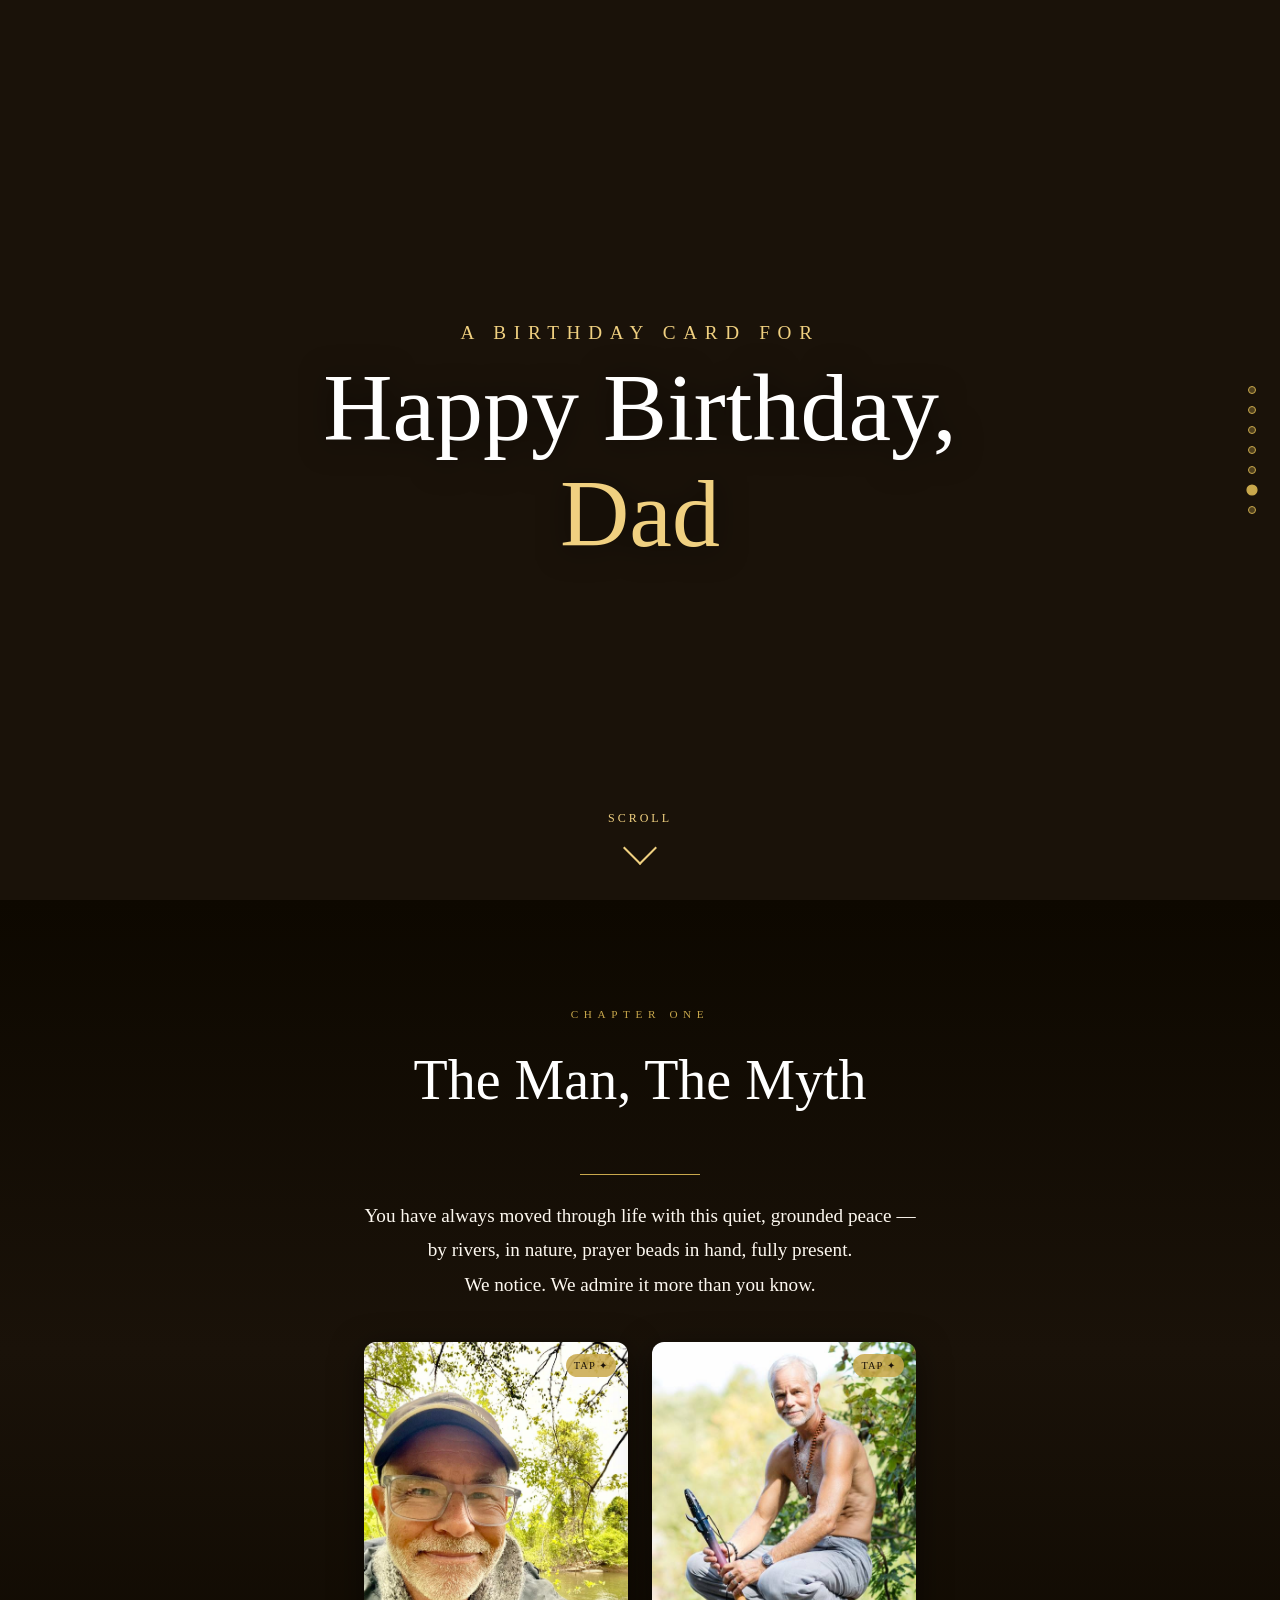
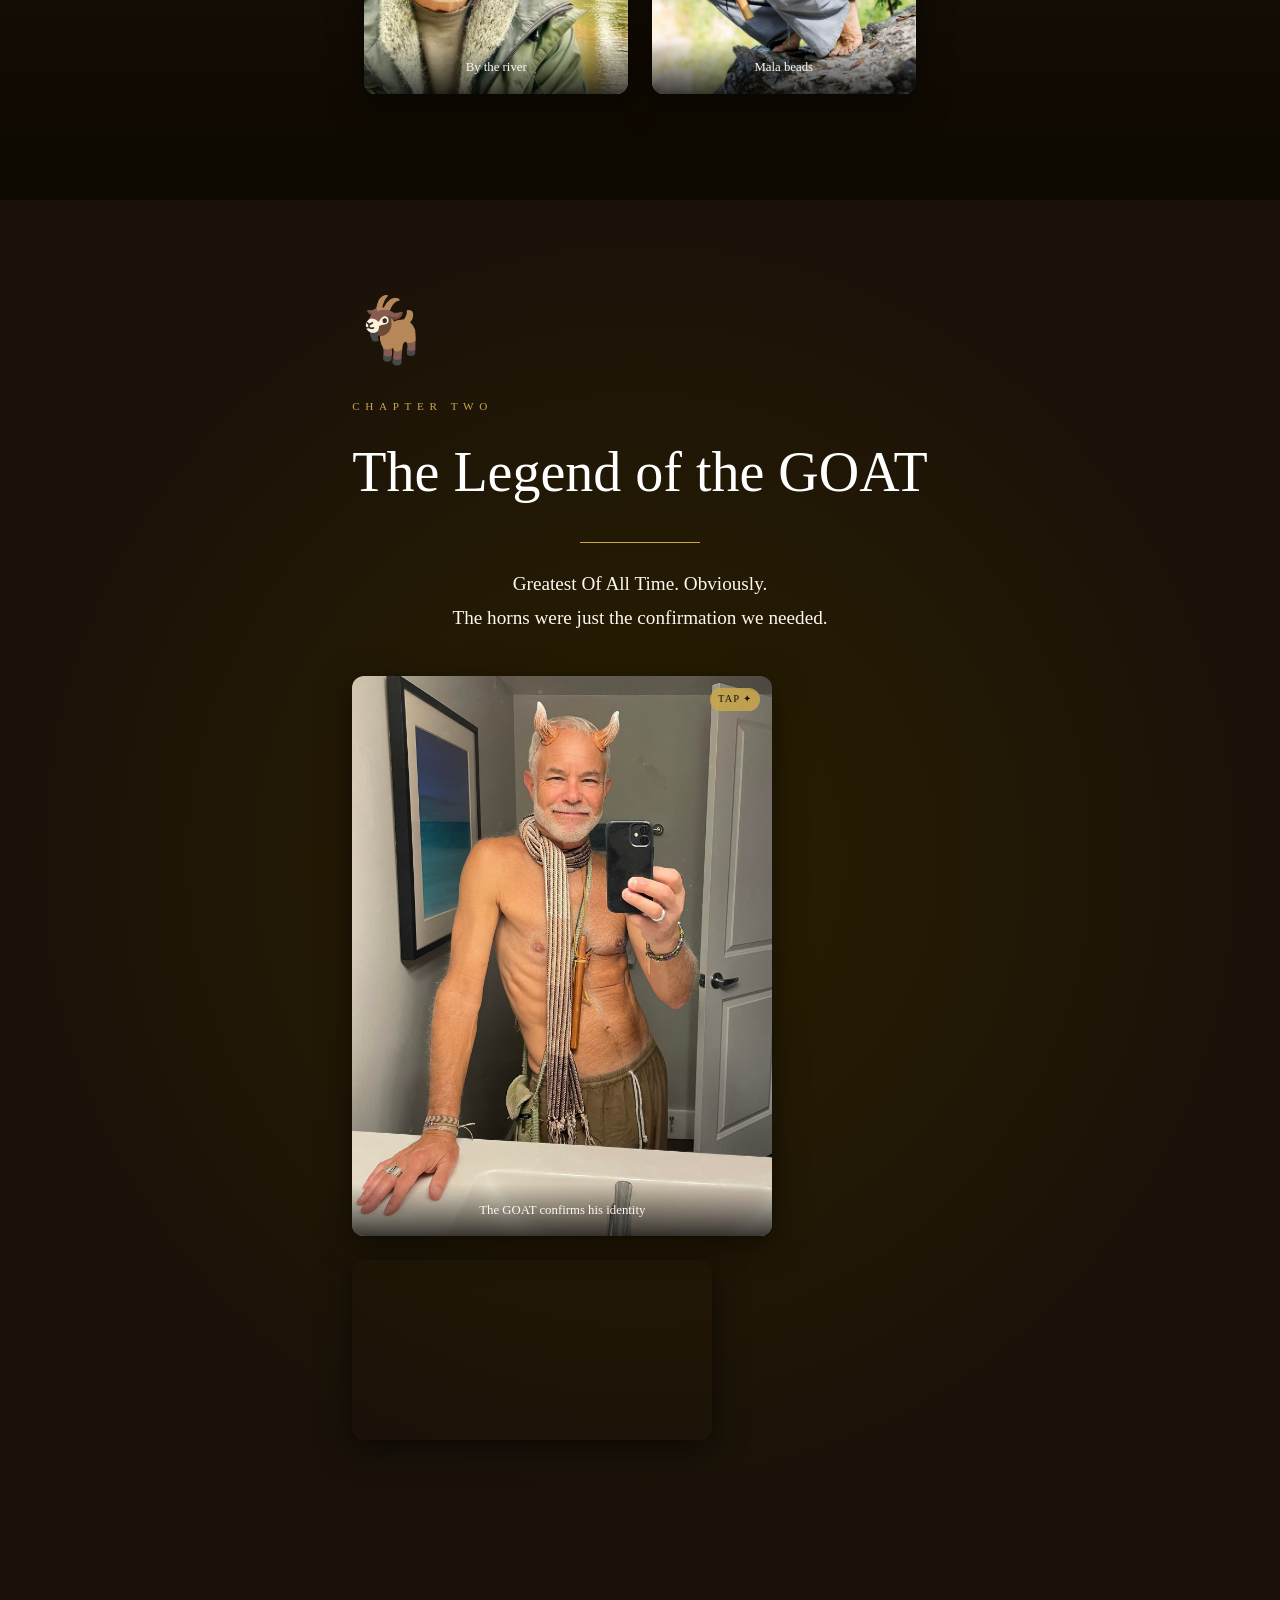
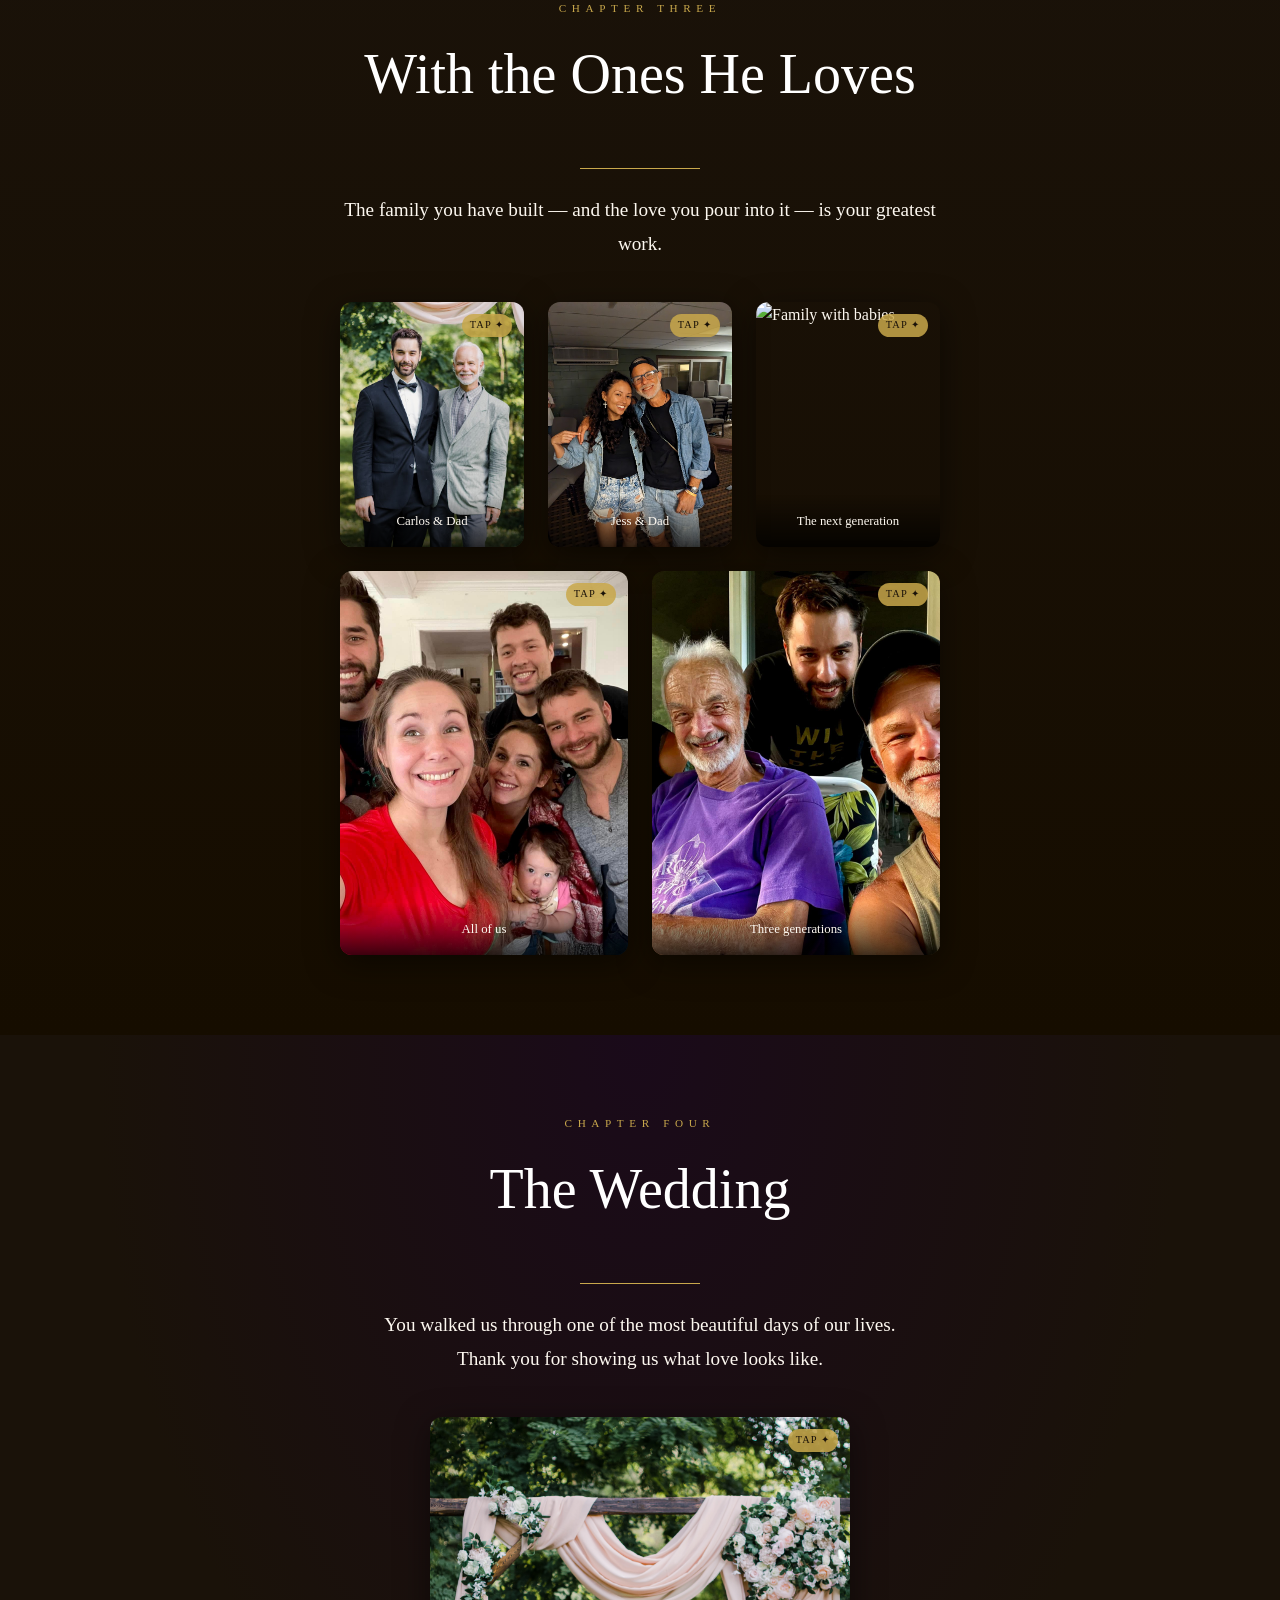
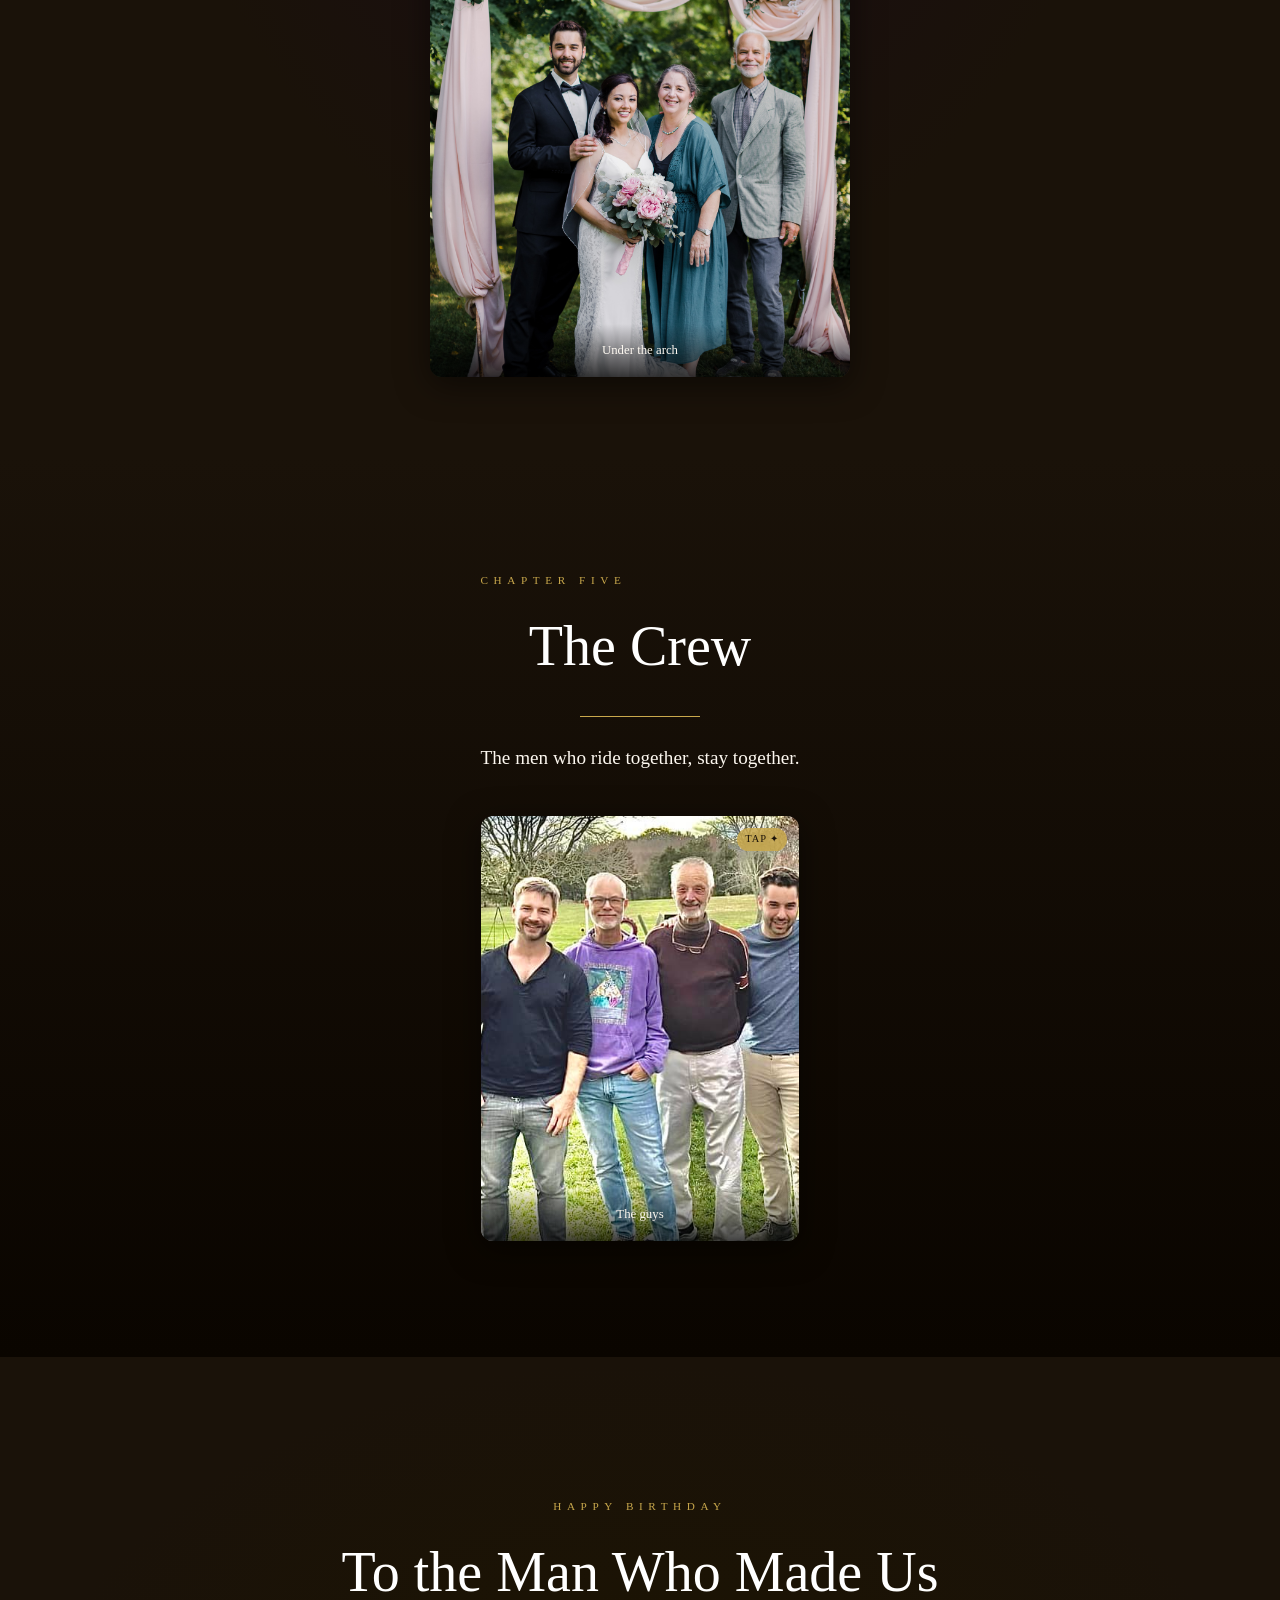
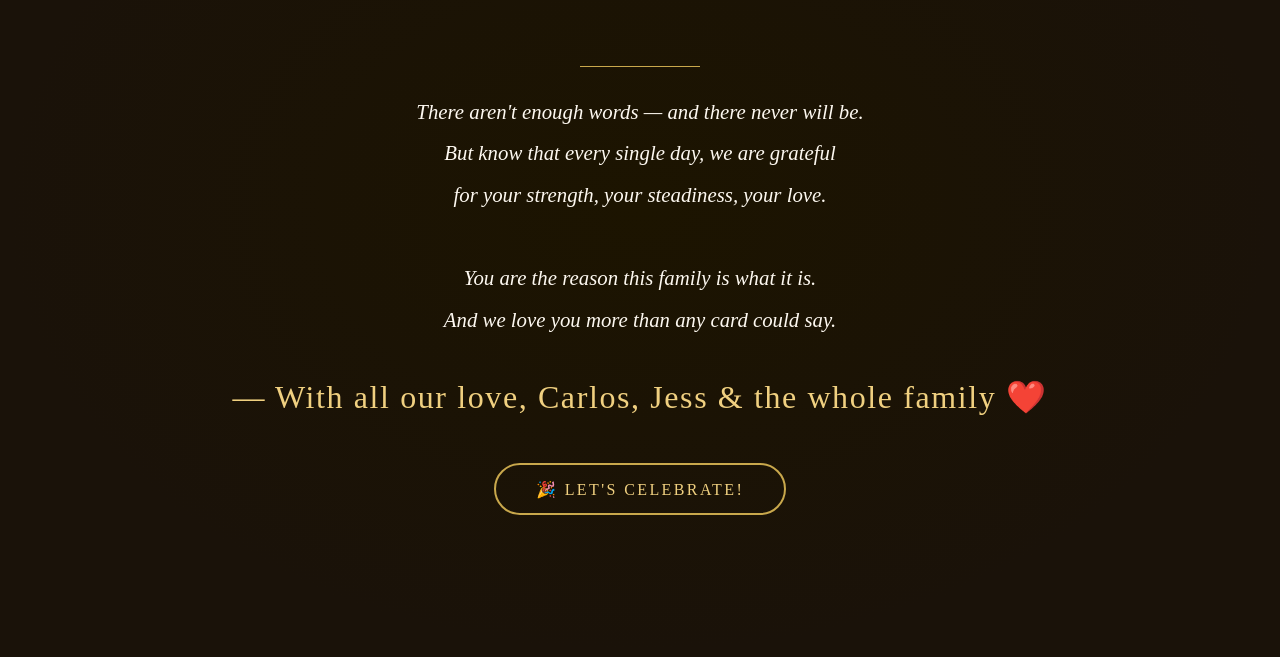
==== index.html @ 26299f4e "Add birthday card — HTML card + Sora video clips Full interactive birthday card for Dad: - index.htm" ====
<!DOCTYPE html>
<html lang="en">
<head>
  <meta charset="UTF-8" />
  <meta name="viewport" content="width=device-width, initial-scale=1.0" />
  <meta name="description" content="Happy Birthday, Dad! A birthday card made with love." />
  <title>Happy Birthday, Dad 🎂</title>
  <link rel="stylesheet" href="style.css" />
</head>
<body>

<!-- ── Progress bar ──────────────────────────────────────── -->
<div id="progress-bar"></div>

<!-- ── Confetti canvas ───────────────────────────────────── -->
<canvas id="confetti-canvas"></canvas>

<!-- ── Nav dots ──────────────────────────────────────────── -->
<nav id="nav-dots" aria-label="Section navigation">
  <button class="nav-dot active"  aria-label="Hero"></button>
  <button class="nav-dot"         aria-label="The Man, The Myth"></button>
  <button class="nav-dot"         aria-label="The Legend of the Goat"></button>
  <button class="nav-dot"         aria-label="With the Ones He Loves"></button>
  <button class="nav-dot"         aria-label="The Wedding"></button>
  <button class="nav-dot"         aria-label="The Crew"></button>
  <button class="nav-dot"         aria-label="Birthday Message"></button>
</nav>

<!-- ════════════════════════════════════════════════════════
     1. HERO
     ════════════════════════════════════════════════════════ -->
<section id="hero">
  <!-- Sora video (river / nature) — autoplays muted -->
  <video
    id="hero-video"
    autoplay muted loop playsinline
    preload="auto"
    aria-hidden="true"
  >
    <source src="videos/river.mp4" type="video/mp4" />
  </video>

  <!-- Fallback photo if video isn't ready yet -->
  <img
    id="hero-fallback"
    src="Photos/Dad-1.jpg"
    alt="Dad by the river"
    aria-hidden="true"
  />

  <div class="hero-overlay">
    <p class="hero-subtitle">A Birthday Card for</p>
    <h1 class="hero-title">Happy Birthday,<span>Dad</span></h1>
  </div>

  <div class="hero-scroll-hint" role="button" tabindex="0" aria-label="Scroll down">
    <span>Scroll</span>
    <div class="scroll-arrow"></div>
  </div>
</section>


<!-- ════════════════════════════════════════════════════════
     2. THE MAN, THE MYTH
     ════════════════════════════════════════════════════════ -->
<section id="myth" class="chapter video-chapter">
  <!-- Sora nature video as ambient background -->
  <video
    autoplay muted loop playsinline
    preload="auto"
    aria-hidden="true"
  >
    <source src="videos/nature.mp4" type="video/mp4" />
  </video>
  <img class="video-fallback" src="Photos/Dad-2.jpg" alt="" aria-hidden="true" style="display:none" />

  <div class="chapter-content">
    <p class="chapter-label">Chapter One</p>
    <h2 class="chapter-title">The Man, The Myth</h2>
    <div class="gold-line"></div>
    <p class="chapter-text">
      You have always moved through life with this quiet, grounded peace —<br />
      by rivers, in nature, prayer beads in hand, fully present.<br />
      We notice. We admire it more than you know.
    </p>

    <div class="card-grid cols-2" style="max-width:560px">

      <div class="flip-card" role="button" tabindex="0" aria-label="Photo of Dad by the river. Click to read message.">
        <div class="flip-card-inner">
          <div class="flip-card-front">
            <img src="Photos/Dad-1.jpg" alt="Dad by the river" />
            <p class="photo-caption">By the river</p>
            <span class="flip-hint">Tap ✦</span>
          </div>
          <div class="flip-card-back">
            <p>"Still waters run deep. You've always known how to find yours."</p>
          </div>
        </div>
      </div>

      <div class="flip-card" role="button" tabindex="0" aria-label="Dad with mala beads. Click to read message.">
        <div class="flip-card-inner">
          <div class="flip-card-front">
            <img src="Photos/Dad-2.jpg" alt="Dad with mala beads" />
            <p class="photo-caption">Mala beads</p>
            <span class="flip-hint">Tap ✦</span>
          </div>
          <div class="flip-card-back">
            <p>"Your faith and intentionality are a compass for everyone who knows you."</p>
          </div>
        </div>
      </div>

    </div>
  </div>
</section>


<!-- ════════════════════════════════════════════════════════
     3. THE LEGEND OF THE GOAT
     ════════════════════════════════════════════════════════ -->
<section id="goat" class="chapter">
  <div class="chapter-content">
    <div class="goat-emoji" aria-hidden="true">🐐</div>
    <p class="chapter-label">Chapter Two</p>
    <h2 class="chapter-title">The Legend of the GOAT</h2>
    <div class="gold-line"></div>
    <p class="chapter-text">
      Greatest Of All Time. Obviously.<br />
      The horns were just the confirmation we needed.
    </p>

    <div class="card-grid cols-1">
      <div class="flip-card" role="button" tabindex="0" aria-label="Goat horns selfie. Click to read message.">
        <div class="flip-card-inner">
          <div class="flip-card-front">
            <img src="Photos/Goat-Dad.jpg" alt="Dad with goat horns" />
            <p class="photo-caption">The GOAT confirms his identity</p>
            <span class="flip-hint">Tap ✦</span>
          </div>
          <div class="flip-card-back">
            <p>
              "Some men wear their legacy in gold.<br />
              You wear it in goat horns — and honestly, it suits you.<br /><br />
              G.O.A.T. status: confirmed. 🐐"
            </p>
          </div>
        </div>
      </div>
    </div>

    <!-- Sora goat video (plays below the card) -->
    <div style="width:100%;max-width:360px;margin-top:1.5rem;border-radius:12px;overflow:hidden;box-shadow:0 8px 32px rgba(0,0,0,0.6)">
      <video
        autoplay muted loop playsinline
        preload="auto"
        style="width:100%;display:block;"
        aria-hidden="true"
      >
        <source src="videos/goat.mp4" type="video/mp4" />
      </video>
    </div>
  </div>
</section>


<!-- ════════════════════════════════════════════════════════
     4. WITH THE ONES HE LOVES
     ════════════════════════════════════════════════════════ -->
<section id="family" class="chapter video-chapter">
  <video
    autoplay muted loop playsinline
    preload="auto"
    aria-hidden="true"
  >
    <source src="videos/family.mp4" type="video/mp4" />
  </video>
  <img class="video-fallback" src="Photos/Family.jpg" alt="" aria-hidden="true" style="display:none" />

  <div class="chapter-content">
    <p class="chapter-label">Chapter Three</p>
    <h2 class="chapter-title">With the Ones He Loves</h2>
    <div class="gold-line"></div>
    <p class="chapter-text">
      The family you have built — and the love you pour into it — is your greatest work.
    </p>

    <div class="card-grid cols-3">

      <div class="flip-card" role="button" tabindex="0" aria-label="Carlos and Dad. Click to read message.">
        <div class="flip-card-inner">
          <div class="flip-card-front">
            <img src="Photos/Carlos-Dad.jpg" alt="Carlos and Dad" />
            <p class="photo-caption">Carlos &amp; Dad</p>
            <span class="flip-hint">Tap ✦</span>
          </div>
          <div class="flip-card-back">
            <p>"You taught me how to be a man worth becoming. I love you, Dad."</p>
          </div>
        </div>
      </div>

      <div class="flip-card" role="button" tabindex="0" aria-label="Jess and Dad. Click to read message.">
        <div class="flip-card-inner">
          <div class="flip-card-front">
            <img src="Photos/Jess-Dad.jpg" alt="Jess and Dad" />
            <p class="photo-caption">Jess &amp; Dad</p>
            <span class="flip-hint">Tap ✦</span>
          </div>
          <div class="flip-card-back">
            <p>"Your daughter has your heart and your fire. You should be so proud — because we all are."</p>
          </div>
        </div>
      </div>

      <div class="flip-card" role="button" tabindex="0" aria-label="Jess, Carlos, babies and Dad. Click to read message.">
        <div class="flip-card-inner">
          <div class="flip-card-front">
            <img src="Photos/Jess-Carlos-Dad-Babies.jpg" alt="Family with babies" />
            <p class="photo-caption">The next generation</p>
            <span class="flip-hint">Tap ✦</span>
          </div>
          <div class="flip-card-back">
            <p>"They already look up to you. The legend continues."</p>
          </div>
        </div>
      </div>

    </div>

    <div class="card-grid cols-2" style="margin-top:1.5rem">

      <div class="flip-card" role="button" tabindex="0" aria-label="Family group selfie. Click to read message.">
        <div class="flip-card-inner">
          <div class="flip-card-front">
            <img src="Photos/Family.jpg" alt="Family group selfie" />
            <p class="photo-caption">All of us</p>
            <span class="flip-hint">Tap ✦</span>
          </div>
          <div class="flip-card-back">
            <p>"This is what you built. Every single smile in this photo traces back to you."</p>
          </div>
        </div>
      </div>

      <div class="flip-card" role="button" tabindex="0" aria-label="Carlos, Jess, Gramp and Dad. Click to read message.">
        <div class="flip-card-inner">
          <div class="flip-card-front">
            <img src="Photos/Carlos-Jess-Gramp-Dad.jpg" alt="Carlos, Jess, Gramp, and Dad" />
            <p class="photo-caption">Three generations</p>
            <span class="flip-hint">Tap ✦</span>
          </div>
          <div class="flip-card-back">
            <p>"To stand between the generation that raised you and the ones you're raising — that's everything."</p>
          </div>
        </div>
      </div>

    </div>
  </div>
</section>


<!-- ════════════════════════════════════════════════════════
     5. THE WEDDING
     ════════════════════════════════════════════════════════ -->
<section id="wedding" class="chapter video-chapter">
  <video
    autoplay muted loop playsinline
    preload="auto"
    aria-hidden="true"
  >
    <source src="videos/wedding.mp4" type="video/mp4" />
  </video>
  <img class="video-fallback" src="Photos/Carlos-Jess-Mom-Dad.jpg" alt="" aria-hidden="true" style="display:none" />

  <div class="chapter-content">
    <p class="chapter-label">Chapter Four</p>
    <h2 class="chapter-title">The Wedding</h2>
    <div class="gold-line"></div>
    <p class="chapter-text">
      You walked us through one of the most beautiful days of our lives.<br />
      Thank you for showing us what love looks like.
    </p>

    <div class="card-grid cols-1">
      <div class="flip-card" role="button" tabindex="0" aria-label="Wedding arch photo. Click to read message.">
        <div class="flip-card-inner">
          <div class="flip-card-front">
            <img src="Photos/Carlos-Jess-Mom-Dad.jpg" alt="Carlos, Jess, Mom, and Dad at the wedding" />
            <p class="photo-caption">Under the arch</p>
            <span class="flip-hint">Tap ✦</span>
          </div>
          <div class="flip-card-back">
            <p>
              "The way you showed up that day — full of love, full of joy —<br />
              we will hold that forever.<br /><br />
              Thank you for everything you are to us."
            </p>
          </div>
        </div>
      </div>
    </div>
  </div>
</section>


<!-- ════════════════════════════════════════════════════════
     6. THE CREW
     ════════════════════════════════════════════════════════ -->
<section id="crew" class="chapter">
  <div class="chapter-content">
    <p class="chapter-label">Chapter Five</p>
    <h2 class="chapter-title">The Crew</h2>
    <div class="gold-line"></div>
    <p class="chapter-text">
      The men who ride together, stay together.
    </p>

    <div class="card-grid cols-1">
      <div class="flip-card" role="button" tabindex="0" aria-label="The men group photo. Click to read message.">
        <div class="flip-card-inner">
          <div class="flip-card-front">
            <img src="Photos/Men-1.jpg" alt="Group photo of the men" />
            <p class="photo-caption">The guys</p>
            <span class="flip-hint">Tap ✦</span>
          </div>
          <div class="flip-card-back">
            <p>"You've always been the anchor of every room — calm, strong, and genuinely good. The crew knows it."</p>
          </div>
        </div>
      </div>
    </div>
  </div>
</section>


<!-- ════════════════════════════════════════════════════════
     7. FINAL MESSAGE
     ════════════════════════════════════════════════════════ -->
<section id="finale" class="chapter">
  <div class="chapter-content" style="display:flex;flex-direction:column;align-items:center">
    <p class="chapter-label">Happy Birthday</p>
    <h2 class="chapter-title">To the Man Who Made Us</h2>
    <div class="gold-line"></div>

    <p class="finale-message">
      There aren't enough words — and there never will be.<br />
      But know that every single day, we are grateful<br />
      for your strength, your steadiness, your love.<br /><br />
      You are the reason this family is what it is.<br />
      And we love you more than any card could say.
    </p>

    <p class="signature">
      — With all our love, Carlos, Jess &amp; the whole family ❤️
    </p>

    <button id="confetti-btn" class="confetti-btn" aria-label="Celebrate!">
      🎉 Let's Celebrate!
    </button>
  </div>
</section>


<script src="script.js"></script>
</body>
</html>
---- style.css ----
/* ============================================================
   Birthday Card — style.css
   ============================================================ */

*, *::before, *::after {
  box-sizing: border-box;
  margin: 0;
  padding: 0;
}

:root {
  --gold: #c9a84c;
  --gold-light: #f0d080;
  --cream: #fdf8f0;
  --deep: #1a1209;
  --warm: #3d2a0a;
  --text: #2a1f0a;
  --section-gap: 100vh;
  font-size: 16px;
}

html {
  scroll-behavior: smooth;
  scroll-snap-type: y mandatory;
}

body {
  background: var(--deep);
  color: var(--cream);
  font-family: 'Georgia', 'Times New Roman', serif;
  overflow-x: hidden;
  line-height: 1.6;
}

/* ── Scrollbar ── */
::-webkit-scrollbar { width: 6px; }
::-webkit-scrollbar-track { background: var(--deep); }
::-webkit-scrollbar-thumb { background: var(--gold); border-radius: 3px; }

/* ============================================================
   HERO SECTION
   ============================================================ */
#hero {
  position: relative;
  height: 100vh;
  display: flex;
  align-items: center;
  justify-content: center;
  scroll-snap-align: start;
  overflow: hidden;
}

#hero-video {
  position: absolute;
  inset: 0;
  width: 100%;
  height: 100%;
  object-fit: cover;
  opacity: 0.55;
}

#hero-fallback {
  position: absolute;
  inset: 0;
  width: 100%;
  height: 100%;
  object-fit: cover;
  opacity: 0.55;
  display: none;
}

.hero-overlay {
  position: relative;
  z-index: 2;
  text-align: center;
  padding: 2rem;
}

.hero-subtitle {
  font-size: clamp(0.9rem, 2.5vw, 1.2rem);
  letter-spacing: 0.4em;
  text-transform: uppercase;
  color: var(--gold-light);
  opacity: 0;
  animation: fadeUp 1s ease 0.5s forwards;
}

.hero-title {
  font-size: clamp(2.5rem, 10vw, 6rem);
  font-weight: 400;
  color: #fff;
  line-height: 1.1;
  margin: 0.4rem 0 1rem;
  opacity: 0;
  animation: fadeUp 1s ease 1s forwards;
  text-shadow: 0 2px 30px rgba(0,0,0,0.6);
}

.hero-title span {
  color: var(--gold-light);
  display: block;
}

.hero-scroll-hint {
  position: absolute;
  bottom: 2.5rem;
  left: 50%;
  transform: translateX(-50%);
  z-index: 2;
  display: flex;
  flex-direction: column;
  align-items: center;
  gap: 0.5rem;
  opacity: 0;
  animation: fadeIn 1s ease 2.5s forwards;
  cursor: pointer;
}

.hero-scroll-hint span {
  font-size: 0.75rem;
  letter-spacing: 0.25em;
  text-transform: uppercase;
  color: var(--gold-light);
}

.scroll-arrow {
  width: 24px;
  height: 24px;
  border-right: 2px solid var(--gold-light);
  border-bottom: 2px solid var(--gold-light);
  transform: rotate(45deg);
  animation: bounce 1.5s ease infinite;
}

/* ============================================================
   CHAPTERS (general section styles)
   ============================================================ */
.chapter {
  min-height: 100vh;
  scroll-snap-align: start;
  display: flex;
  flex-direction: column;
  align-items: center;
  justify-content: center;
  padding: 5rem 2rem;
  position: relative;
  overflow: hidden;
}

.chapter-label {
  font-size: 0.7rem;
  letter-spacing: 0.5em;
  text-transform: uppercase;
  color: var(--gold);
  margin-bottom: 0.75rem;
  opacity: 0;
  transition: opacity 0.8s ease, transform 0.8s ease;
  transform: translateY(20px);
}

.chapter-title {
  font-size: clamp(1.8rem, 6vw, 3.5rem);
  font-weight: 400;
  color: #fff;
  text-align: center;
  margin-bottom: 1.5rem;
  opacity: 0;
  transition: opacity 0.8s ease 0.15s, transform 0.8s ease 0.15s;
  transform: translateY(20px);
}

.chapter-text {
  font-size: clamp(1rem, 2.5vw, 1.2rem);
  color: var(--cream);
  text-align: center;
  max-width: 600px;
  line-height: 1.8;
  opacity: 0;
  transition: opacity 0.8s ease 0.3s, transform 0.8s ease 0.3s;
  transform: translateY(20px);
}

.chapter.visible .chapter-label,
.chapter.visible .chapter-title,
.chapter.visible .chapter-text {
  opacity: 1;
  transform: translateY(0);
}

/* Dividers */
.gold-line {
  width: 60px;
  height: 1px;
  background: var(--gold);
  margin: 1.5rem auto;
  opacity: 0;
  transition: opacity 0.8s ease 0.45s, width 0.8s ease 0.45s;
}
.chapter.visible .gold-line { opacity: 1; width: 120px; }

/* ============================================================
   PHOTO FLIP CARDS
   ============================================================ */
.card-grid {
  display: grid;
  gap: 1.5rem;
  width: 100%;
  max-width: 900px;
  margin-top: 2.5rem;
  opacity: 0;
  transition: opacity 0.8s ease 0.5s;
}

.chapter.visible .card-grid { opacity: 1; }

.card-grid.cols-1 { grid-template-columns: 1fr; max-width: 420px; }
.card-grid.cols-2 { grid-template-columns: repeat(2, 1fr); }
.card-grid.cols-3 { grid-template-columns: repeat(3, 1fr); }

@media (max-width: 600px) {
  .card-grid.cols-2,
  .card-grid.cols-3 { grid-template-columns: 1fr 1fr; }
}

.flip-card {
  perspective: 1200px;
  aspect-ratio: 3/4;
  cursor: pointer;
  border-radius: 12px;
  box-shadow: 0 8px 32px rgba(0,0,0,0.5);
}

.flip-card-inner {
  position: relative;
  width: 100%;
  height: 100%;
  transition: transform 0.7s cubic-bezier(0.4, 0.2, 0.2, 1);
  transform-style: preserve-3d;
}

.flip-card.flipped .flip-card-inner {
  transform: rotateY(180deg);
}

.flip-card-front,
.flip-card-back {
  position: absolute;
  inset: 0;
  border-radius: 12px;
  backface-visibility: hidden;
  -webkit-backface-visibility: hidden;
  overflow: hidden;
}

.flip-card-front img {
  width: 100%;
  height: 100%;
  object-fit: cover;
  display: block;
}

.flip-card-front .photo-caption {
  position: absolute;
  bottom: 0;
  left: 0;
  right: 0;
  padding: 1rem;
  background: linear-gradient(transparent, rgba(0,0,0,0.75));
  font-size: 0.8rem;
  color: var(--cream);
  text-align: center;
}

.flip-card-back {
  background: linear-gradient(135deg, var(--warm) 0%, #2a1205 100%);
  transform: rotateY(180deg);
  display: flex;
  align-items: center;
  justify-content: center;
  padding: 1.5rem;
  border: 1px solid var(--gold);
}

.flip-card-back p {
  font-size: clamp(0.85rem, 2vw, 1rem);
  line-height: 1.7;
  color: var(--cream);
  text-align: center;
  font-style: italic;
}

.flip-hint {
  position: absolute;
  top: 0.75rem;
  right: 0.75rem;
  background: rgba(201,168,76,0.85);
  color: #1a1209;
  font-size: 0.65rem;
  font-style: normal;
  padding: 0.2rem 0.5rem;
  border-radius: 20px;
  letter-spacing: 0.1em;
  text-transform: uppercase;
  font-family: 'Georgia', serif;
}

/* ============================================================
   VIDEO SECTIONS
   ============================================================ */
.video-chapter {
  position: relative;
  overflow: hidden;
}

.video-chapter video,
.video-chapter .video-fallback {
  position: absolute;
  inset: 0;
  width: 100%;
  height: 100%;
  object-fit: cover;
  opacity: 0.45;
}

.video-chapter .chapter-content {
  position: relative;
  z-index: 2;
  display: flex;
  flex-direction: column;
  align-items: center;
}

/* ============================================================
   GOAT SECTION
   ============================================================ */
#goat {
  background: radial-gradient(ellipse at center, #2a1f00 0%, var(--deep) 70%);
}

.goat-emoji {
  font-size: 4rem;
  margin-bottom: 1rem;
  opacity: 0;
  transition: opacity 0.8s ease 0.2s, transform 0.8s ease 0.2s;
  transform: scale(0.5) rotate(-10deg);
}

.chapter.visible .goat-emoji {
  opacity: 1;
  transform: scale(1) rotate(0deg);
}

/* ============================================================
   FAMILY SECTION
   ============================================================ */
#family {
  background: linear-gradient(to bottom, var(--deep) 0%, #160d00 100%);
}

/* ============================================================
   WEDDING SECTION
   ============================================================ */
#wedding {
  background: radial-gradient(ellipse at top, #1a0a1a 0%, var(--deep) 60%);
}

/* ============================================================
   FINAL MESSAGE
   ============================================================ */
#finale {
  background: radial-gradient(ellipse at center, #1c1400 0%, var(--deep) 70%);
  text-align: center;
}

.finale-message {
  max-width: 650px;
  font-size: clamp(1rem, 2.5vw, 1.3rem);
  line-height: 2;
  color: var(--cream);
  opacity: 0;
  transition: opacity 1s ease 0.6s;
  font-style: italic;
  margin-bottom: 2rem;
}

.chapter.visible .finale-message { opacity: 1; }

.signature {
  font-size: clamp(1.2rem, 4vw, 2rem);
  color: var(--gold-light);
  opacity: 0;
  transition: opacity 1s ease 1s;
  letter-spacing: 0.05em;
}

.chapter.visible .signature { opacity: 1; }

.confetti-btn {
  margin-top: 2.5rem;
  padding: 0.9rem 2.5rem;
  background: transparent;
  border: 2px solid var(--gold);
  color: var(--gold-light);
  font-family: 'Georgia', serif;
  font-size: 1rem;
  letter-spacing: 0.15em;
  text-transform: uppercase;
  cursor: pointer;
  border-radius: 40px;
  transition: background 0.3s, color 0.3s;
  opacity: 0;
  transition: opacity 1s ease 1.4s, background 0.3s, color 0.3s;
}

.chapter.visible .confetti-btn { opacity: 1; }

.confetti-btn:hover {
  background: var(--gold);
  color: var(--deep);
}

/* ============================================================
   CONFETTI CANVAS
   ============================================================ */
#confetti-canvas {
  position: fixed;
  top: 0;
  left: 0;
  width: 100%;
  height: 100%;
  pointer-events: none;
  z-index: 1000;
}

/* ============================================================
   PROGRESS BAR
   ============================================================ */
#progress-bar {
  position: fixed;
  top: 0;
  left: 0;
  height: 3px;
  background: linear-gradient(90deg, var(--gold), var(--gold-light));
  z-index: 999;
  transition: width 0.2s ease;
  width: 0%;
}

/* ============================================================
   NAV DOTS
   ============================================================ */
#nav-dots {
  position: fixed;
  right: 1.5rem;
  top: 50%;
  transform: translateY(-50%);
  z-index: 100;
  display: flex;
  flex-direction: column;
  gap: 0.75rem;
}

.nav-dot {
  width: 8px;
  height: 8px;
  border-radius: 50%;
  background: rgba(201,168,76,0.3);
  border: 1px solid var(--gold);
  cursor: pointer;
  transition: background 0.3s, transform 0.3s;
}

.nav-dot.active {
  background: var(--gold);
  transform: scale(1.4);
}

@media (max-width: 480px) {
  #nav-dots { display: none; }
}

/* ============================================================
   KEYFRAMES
   ============================================================ */
@keyframes fadeUp {
  from { opacity: 0; transform: translateY(30px); }
  to   { opacity: 1; transform: translateY(0); }
}

@keyframes fadeIn {
  from { opacity: 0; }
  to   { opacity: 1; }
}

@keyframes bounce {
  0%, 100% { transform: rotate(45deg) translateY(0); }
  50%       { transform: rotate(45deg) translateY(6px); }
}

/* ============================================================
   SECTION-SPECIFIC BACKGROUNDS
   ============================================================ */
#myth {
  background: linear-gradient(to bottom, #0d0800 0%, var(--deep) 50%, #0d0800 100%);
}

#crew {
  background: linear-gradient(to bottom, var(--deep) 0%, #0a0500 100%);
}
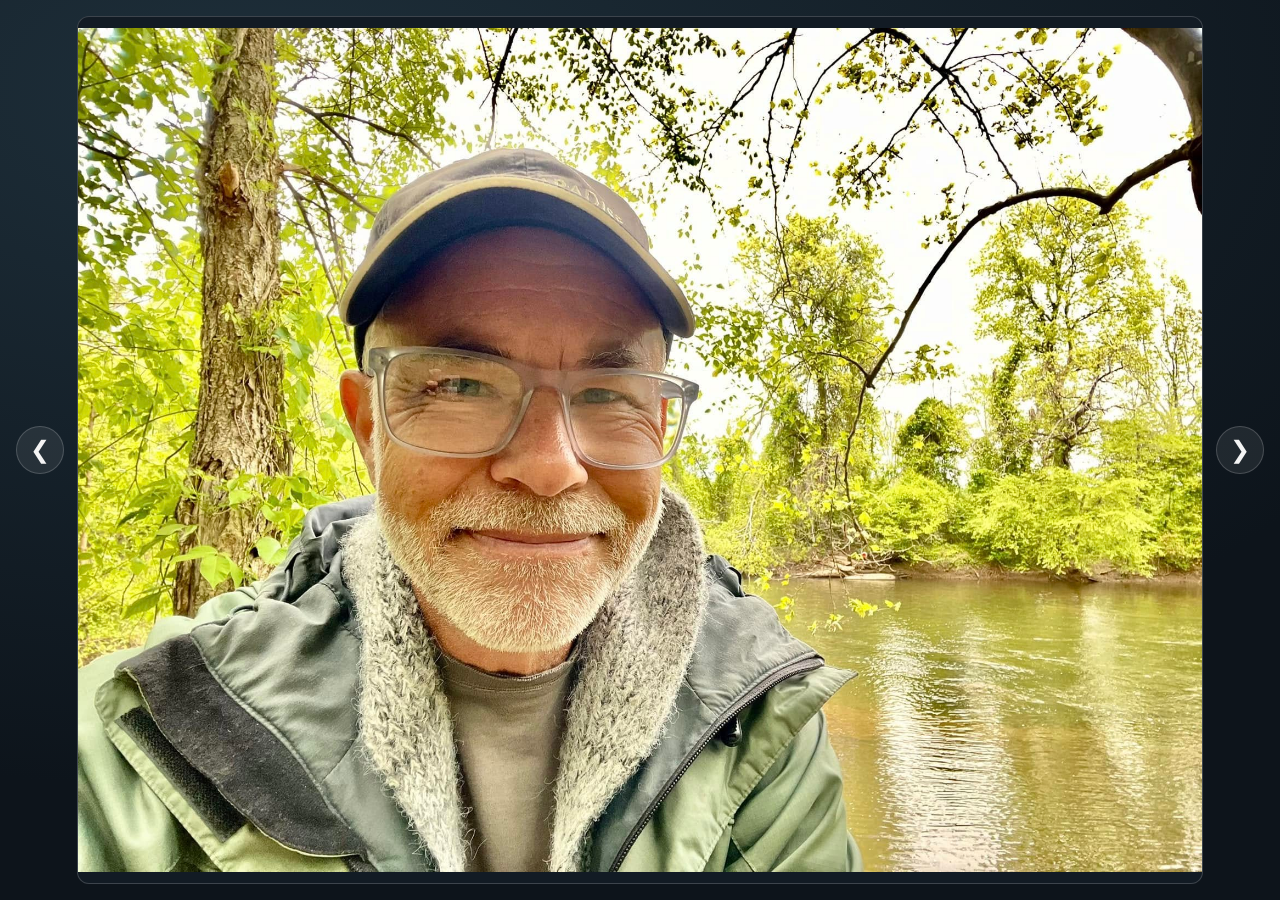
==== commit def1eaf0: "made the slide show." ====
--- a/index.html
+++ b/index.html
@@ -1,369 +1,25 @@
-<!DOCTYPE html>
+﻿<!DOCTYPE html>
 <html lang="en">
 <head>
   <meta charset="UTF-8" />
   <meta name="viewport" content="width=device-width, initial-scale=1.0" />
-  <meta name="description" content="Happy Birthday, Dad! A birthday card made with love." />
-  <title>Happy Birthday, Dad 🎂</title>
+  <title>Birthday Slideshow</title>
   <link rel="stylesheet" href="style.css" />
 </head>
 <body>
+  <audio id="song" src="audio/song.mp3" autoplay loop preload="auto"></audio>
 
-<!-- ── Progress bar ──────────────────────────────────────── -->
-<div id="progress-bar"></div>
+  <main class="stage" aria-label="Photo slideshow">
+    <button id="prevBtn" class="nav-btn" type="button" aria-label="Previous slide">&#10094;</button>
 
-<!-- ── Confetti canvas ───────────────────────────────────── -->
-<canvas id="confetti-canvas"></canvas>
-
-<!-- ── Nav dots ──────────────────────────────────────────── -->
-<nav id="nav-dots" aria-label="Section navigation">
-  <button class="nav-dot active"  aria-label="Hero"></button>
-  <button class="nav-dot"         aria-label="The Man, The Myth"></button>
-  <button class="nav-dot"         aria-label="The Legend of the Goat"></button>
-  <button class="nav-dot"         aria-label="With the Ones He Loves"></button>
-  <button class="nav-dot"         aria-label="The Wedding"></button>
-  <button class="nav-dot"         aria-label="The Crew"></button>
-  <button class="nav-dot"         aria-label="Birthday Message"></button>
-</nav>
-
-<!-- ════════════════════════════════════════════════════════
-     1. HERO
-     ════════════════════════════════════════════════════════ -->
-<section id="hero">
-  <!-- Sora video (river / nature) — autoplays muted -->
-  <video
-    id="hero-video"
-    autoplay muted loop playsinline
-    preload="auto"
-    aria-hidden="true"
-  >
-    <source src="videos/river.mp4" type="video/mp4" />
-  </video>
-
-  <!-- Fallback photo if video isn't ready yet -->
-  <img
-    id="hero-fallback"
-    src="Photos/Dad-1.jpg"
-    alt="Dad by the river"
-    aria-hidden="true"
-  />
-
-  <div class="hero-overlay">
-    <p class="hero-subtitle">A Birthday Card for</p>
-    <h1 class="hero-title">Happy Birthday,<span>Dad</span></h1>
-  </div>
-
-  <div class="hero-scroll-hint" role="button" tabindex="0" aria-label="Scroll down">
-    <span>Scroll</span>
-    <div class="scroll-arrow"></div>
-  </div>
-</section>
-
-
-<!-- ════════════════════════════════════════════════════════
-     2. THE MAN, THE MYTH
-     ════════════════════════════════════════════════════════ -->
-<section id="myth" class="chapter video-chapter">
-  <!-- Sora nature video as ambient background -->
-  <video
-    autoplay muted loop playsinline
-    preload="auto"
-    aria-hidden="true"
-  >
-    <source src="videos/nature.mp4" type="video/mp4" />
-  </video>
-  <img class="video-fallback" src="Photos/Dad-2.jpg" alt="" aria-hidden="true" style="display:none" />
-
-  <div class="chapter-content">
-    <p class="chapter-label">Chapter One</p>
-    <h2 class="chapter-title">The Man, The Myth</h2>
-    <div class="gold-line"></div>
-    <p class="chapter-text">
-      You have always moved through life with this quiet, grounded peace —<br />
-      by rivers, in nature, prayer beads in hand, fully present.<br />
-      We notice. We admire it more than you know.
-    </p>
-
-    <div class="card-grid cols-2" style="max-width:560px">
-
-      <div class="flip-card" role="button" tabindex="0" aria-label="Photo of Dad by the river. Click to read message.">
-        <div class="flip-card-inner">
-          <div class="flip-card-front">
-            <img src="Photos/Dad-1.jpg" alt="Dad by the river" />
-            <p class="photo-caption">By the river</p>
-            <span class="flip-hint">Tap ✦</span>
-          </div>
-          <div class="flip-card-back">
-            <p>"Still waters run deep. You've always known how to find yours."</p>
-          </div>
-        </div>
-      </div>
-
-      <div class="flip-card" role="button" tabindex="0" aria-label="Dad with mala beads. Click to read message.">
-        <div class="flip-card-inner">
-          <div class="flip-card-front">
-            <img src="Photos/Dad-2.jpg" alt="Dad with mala beads" />
-            <p class="photo-caption">Mala beads</p>
-            <span class="flip-hint">Tap ✦</span>
-          </div>
-          <div class="flip-card-back">
-            <p>"Your faith and intentionality are a compass for everyone who knows you."</p>
-          </div>
-        </div>
-      </div>
-
-    </div>
-  </div>
-</section>
-
-
-<!-- ════════════════════════════════════════════════════════
-     3. THE LEGEND OF THE GOAT
-     ════════════════════════════════════════════════════════ -->
-<section id="goat" class="chapter">
-  <div class="chapter-content">
-    <div class="goat-emoji" aria-hidden="true">🐐</div>
-    <p class="chapter-label">Chapter Two</p>
-    <h2 class="chapter-title">The Legend of the GOAT</h2>
-    <div class="gold-line"></div>
-    <p class="chapter-text">
-      Greatest Of All Time. Obviously.<br />
-      The horns were just the confirmation we needed.
-    </p>
-
-    <div class="card-grid cols-1">
-      <div class="flip-card" role="button" tabindex="0" aria-label="Goat horns selfie. Click to read message.">
-        <div class="flip-card-inner">
-          <div class="flip-card-front">
-            <img src="Photos/Goat-Dad.jpg" alt="Dad with goat horns" />
-            <p class="photo-caption">The GOAT confirms his identity</p>
-            <span class="flip-hint">Tap ✦</span>
-          </div>
-          <div class="flip-card-back">
-            <p>
-              "Some men wear their legacy in gold.<br />
-              You wear it in goat horns — and honestly, it suits you.<br /><br />
-              G.O.A.T. status: confirmed. 🐐"
-            </p>
-          </div>
-        </div>
-      </div>
+    <div id="frameStack" class="frame-stack" aria-live="polite">
+      <img id="frameA" class="frame active" src="" alt="Slideshow image" />
+      <img id="frameB" class="frame" src="" alt="Slideshow image" />
     </div>
 
-    <!-- Sora goat video (plays below the card) -->
-    <div style="width:100%;max-width:360px;margin-top:1.5rem;border-radius:12px;overflow:hidden;box-shadow:0 8px 32px rgba(0,0,0,0.6)">
-      <video
-        autoplay muted loop playsinline
-        preload="auto"
-        style="width:100%;display:block;"
-        aria-hidden="true"
-      >
-        <source src="videos/goat.mp4" type="video/mp4" />
-      </video>
-    </div>
-  </div>
-</section>
+    <button id="nextBtn" class="nav-btn" type="button" aria-label="Next slide">&#10095;</button>
+  </main>
 
-
-<!-- ════════════════════════════════════════════════════════
-     4. WITH THE ONES HE LOVES
-     ════════════════════════════════════════════════════════ -->
-<section id="family" class="chapter video-chapter">
-  <video
-    autoplay muted loop playsinline
-    preload="auto"
-    aria-hidden="true"
-  >
-    <source src="videos/family.mp4" type="video/mp4" />
-  </video>
-  <img class="video-fallback" src="Photos/Family.jpg" alt="" aria-hidden="true" style="display:none" />
-
-  <div class="chapter-content">
-    <p class="chapter-label">Chapter Three</p>
-    <h2 class="chapter-title">With the Ones He Loves</h2>
-    <div class="gold-line"></div>
-    <p class="chapter-text">
-      The family you have built — and the love you pour into it — is your greatest work.
-    </p>
-
-    <div class="card-grid cols-3">
-
-      <div class="flip-card" role="button" tabindex="0" aria-label="Carlos and Dad. Click to read message.">
-        <div class="flip-card-inner">
-          <div class="flip-card-front">
-            <img src="Photos/Carlos-Dad.jpg" alt="Carlos and Dad" />
-            <p class="photo-caption">Carlos &amp; Dad</p>
-            <span class="flip-hint">Tap ✦</span>
-          </div>
-          <div class="flip-card-back">
-            <p>"You taught me how to be a man worth becoming. I love you, Dad."</p>
-          </div>
-        </div>
-      </div>
-
-      <div class="flip-card" role="button" tabindex="0" aria-label="Jess and Dad. Click to read message.">
-        <div class="flip-card-inner">
-          <div class="flip-card-front">
-            <img src="Photos/Jess-Dad.jpg" alt="Jess and Dad" />
-            <p class="photo-caption">Jess &amp; Dad</p>
-            <span class="flip-hint">Tap ✦</span>
-          </div>
-          <div class="flip-card-back">
-            <p>"Your daughter has your heart and your fire. You should be so proud — because we all are."</p>
-          </div>
-        </div>
-      </div>
-
-      <div class="flip-card" role="button" tabindex="0" aria-label="Jess, Carlos, babies and Dad. Click to read message.">
-        <div class="flip-card-inner">
-          <div class="flip-card-front">
-            <img src="Photos/Jess-Carlos-Dad-Babies.jpg" alt="Family with babies" />
-            <p class="photo-caption">The next generation</p>
-            <span class="flip-hint">Tap ✦</span>
-          </div>
-          <div class="flip-card-back">
-            <p>"They already look up to you. The legend continues."</p>
-          </div>
-        </div>
-      </div>
-
-    </div>
-
-    <div class="card-grid cols-2" style="margin-top:1.5rem">
-
-      <div class="flip-card" role="button" tabindex="0" aria-label="Family group selfie. Click to read message.">
-        <div class="flip-card-inner">
-          <div class="flip-card-front">
-            <img src="Photos/Family.jpg" alt="Family group selfie" />
-            <p class="photo-caption">All of us</p>
-            <span class="flip-hint">Tap ✦</span>
-          </div>
-          <div class="flip-card-back">
-            <p>"This is what you built. Every single smile in this photo traces back to you."</p>
-          </div>
-        </div>
-      </div>
-
-      <div class="flip-card" role="button" tabindex="0" aria-label="Carlos, Jess, Gramp and Dad. Click to read message.">
-        <div class="flip-card-inner">
-          <div class="flip-card-front">
-            <img src="Photos/Carlos-Jess-Gramp-Dad.jpg" alt="Carlos, Jess, Gramp, and Dad" />
-            <p class="photo-caption">Three generations</p>
-            <span class="flip-hint">Tap ✦</span>
-          </div>
-          <div class="flip-card-back">
-            <p>"To stand between the generation that raised you and the ones you're raising — that's everything."</p>
-          </div>
-        </div>
-      </div>
-
-    </div>
-  </div>
-</section>
-
-
-<!-- ════════════════════════════════════════════════════════
-     5. THE WEDDING
-     ════════════════════════════════════════════════════════ -->
-<section id="wedding" class="chapter video-chapter">
-  <video
-    autoplay muted loop playsinline
-    preload="auto"
-    aria-hidden="true"
-  >
-    <source src="videos/wedding.mp4" type="video/mp4" />
-  </video>
-  <img class="video-fallback" src="Photos/Carlos-Jess-Mom-Dad.jpg" alt="" aria-hidden="true" style="display:none" />
-
-  <div class="chapter-content">
-    <p class="chapter-label">Chapter Four</p>
-    <h2 class="chapter-title">The Wedding</h2>
-    <div class="gold-line"></div>
-    <p class="chapter-text">
-      You walked us through one of the most beautiful days of our lives.<br />
-      Thank you for showing us what love looks like.
-    </p>
-
-    <div class="card-grid cols-1">
-      <div class="flip-card" role="button" tabindex="0" aria-label="Wedding arch photo. Click to read message.">
-        <div class="flip-card-inner">
-          <div class="flip-card-front">
-            <img src="Photos/Carlos-Jess-Mom-Dad.jpg" alt="Carlos, Jess, Mom, and Dad at the wedding" />
-            <p class="photo-caption">Under the arch</p>
-            <span class="flip-hint">Tap ✦</span>
-          </div>
-          <div class="flip-card-back">
-            <p>
-              "The way you showed up that day — full of love, full of joy —<br />
-              we will hold that forever.<br /><br />
-              Thank you for everything you are to us."
-            </p>
-          </div>
-        </div>
-      </div>
-    </div>
-  </div>
-</section>
-
-
-<!-- ════════════════════════════════════════════════════════
-     6. THE CREW
-     ════════════════════════════════════════════════════════ -->
-<section id="crew" class="chapter">
-  <div class="chapter-content">
-    <p class="chapter-label">Chapter Five</p>
-    <h2 class="chapter-title">The Crew</h2>
-    <div class="gold-line"></div>
-    <p class="chapter-text">
-      The men who ride together, stay together.
-    </p>
-
-    <div class="card-grid cols-1">
-      <div class="flip-card" role="button" tabindex="0" aria-label="The men group photo. Click to read message.">
-        <div class="flip-card-inner">
-          <div class="flip-card-front">
-            <img src="Photos/Men-1.jpg" alt="Group photo of the men" />
-            <p class="photo-caption">The guys</p>
-            <span class="flip-hint">Tap ✦</span>
-          </div>
-          <div class="flip-card-back">
-            <p>"You've always been the anchor of every room — calm, strong, and genuinely good. The crew knows it."</p>
-          </div>
-        </div>
-      </div>
-    </div>
-  </div>
-</section>
-
-
-<!-- ════════════════════════════════════════════════════════
-     7. FINAL MESSAGE
-     ════════════════════════════════════════════════════════ -->
-<section id="finale" class="chapter">
-  <div class="chapter-content" style="display:flex;flex-direction:column;align-items:center">
-    <p class="chapter-label">Happy Birthday</p>
-    <h2 class="chapter-title">To the Man Who Made Us</h2>
-    <div class="gold-line"></div>
-
-    <p class="finale-message">
-      There aren't enough words — and there never will be.<br />
-      But know that every single day, we are grateful<br />
-      for your strength, your steadiness, your love.<br /><br />
-      You are the reason this family is what it is.<br />
-      And we love you more than any card could say.
-    </p>
-
-    <p class="signature">
-      — With all our love, Carlos, Jess &amp; the whole family ❤️
-    </p>
-
-    <button id="confetti-btn" class="confetti-btn" aria-label="Celebrate!">
-      🎉 Let's Celebrate!
-    </button>
-  </div>
-</section>
-
-
-<script src="script.js"></script>
+  <script src="script.js"></script>
 </body>
 </html>
--- a/style.css
+++ b/style.css
@@ -1,509 +1,145 @@
-/* ============================================================
-   Birthday Card — style.css
-   ============================================================ */
-
-*, *::before, *::after {
-  box-sizing: border-box;
-  margin: 0;
-  padding: 0;
+﻿:root {
+  --bg: #0d141b;
+  --panel: #121b24;
+  --edge: rgba(255, 255, 255, 0.18);
+  --btn-bg: rgba(255, 255, 255, 0.08);
+  --btn-bg-hover: rgba(255, 255, 255, 0.14);
+  --btn-text: #f4f4f4;
 }
 
-:root {
-  --gold: #c9a84c;
-  --gold-light: #f0d080;
-  --cream: #fdf8f0;
-  --deep: #1a1209;
-  --warm: #3d2a0a;
-  --text: #2a1f0a;
-  --section-gap: 100vh;
-  font-size: 16px;
+* {
+  box-sizing: border-box;
 }
 
-html {
-  scroll-behavior: smooth;
-  scroll-snap-type: y mandatory;
+html,
+body {
+  margin: 0;
+  width: 100%;
+  height: 100%;
+  background: radial-gradient(1300px 700px at 20% 10%, #1e2f3a, var(--bg));
 }
 
 body {
-  background: var(--deep);
-  color: var(--cream);
-  font-family: 'Georgia', 'Times New Roman', serif;
-  overflow-x: hidden;
-  line-height: 1.6;
+  font-family: Georgia, "Times New Roman", serif;
 }
 
-/* ── Scrollbar ── */
-::-webkit-scrollbar { width: 6px; }
-::-webkit-scrollbar-track { background: var(--deep); }
-::-webkit-scrollbar-thumb { background: var(--gold); border-radius: 3px; }
+.stage {
+  width: 100vw;
+  height: 100vh;
+  min-height: 100dvh;
+  display: grid;
+  grid-template-columns: auto 1fr auto;
+  grid-template-areas: "prev frame next";
+  align-items: center;
+  gap: 0.8rem;
+  padding: 1rem;
+}
 
-/* ============================================================
-   HERO SECTION
-   ============================================================ */
-#hero {
+.frame-stack {
+  grid-area: frame;
   position: relative;
-  height: 100vh;
-  display: flex;
-  align-items: center;
-  justify-content: center;
-  scroll-snap-align: start;
+  width: 100%;
+  height: 100%;
+  border-radius: 12px;
+  border: 1px solid var(--edge);
+  background: var(--panel);
   overflow: hidden;
 }
 
-#hero-video {
+.frame {
   position: absolute;
   inset: 0;
   width: 100%;
   height: 100%;
-  object-fit: cover;
-  opacity: 0.55;
+  object-fit: contain;
+  object-position: center;
+  display: block;
+  opacity: 0;
+  transition: opacity 1800ms ease;
 }
 
-#hero-fallback {
-  position: absolute;
-  inset: 0;
-  width: 100%;
-  height: 100%;
-  object-fit: cover;
-  opacity: 0.55;
-  display: none;
+.frame.active {
+  opacity: 1;
 }
 
-.hero-overlay {
-  position: relative;
-  z-index: 2;
-  text-align: center;
-  padding: 2rem;
+.nav-btn {
+  width: 48px;
+  height: 48px;
+  border-radius: 999px;
+  border: 1px solid var(--edge);
+  background: var(--btn-bg);
+  color: var(--btn-text);
+  font-size: 1.5rem;
+  line-height: 1;
+  cursor: pointer;
+  transition: background 140ms ease, transform 140ms ease;
+  touch-action: manipulation;
 }
 
-.hero-subtitle {
-  font-size: clamp(0.9rem, 2.5vw, 1.2rem);
-  letter-spacing: 0.4em;
-  text-transform: uppercase;
-  color: var(--gold-light);
-  opacity: 0;
-  animation: fadeUp 1s ease 0.5s forwards;
+#prevBtn {
+  grid-area: prev;
 }
 
-.hero-title {
-  font-size: clamp(2.5rem, 10vw, 6rem);
-  font-weight: 400;
-  color: #fff;
-  line-height: 1.1;
-  margin: 0.4rem 0 1rem;
-  opacity: 0;
-  animation: fadeUp 1s ease 1s forwards;
-  text-shadow: 0 2px 30px rgba(0,0,0,0.6);
+#nextBtn {
+  grid-area: next;
 }
 
-.hero-title span {
-  color: var(--gold-light);
-  display: block;
+.nav-btn:hover {
+  background: var(--btn-bg-hover);
+  transform: translateY(-1px);
 }
 
-.hero-scroll-hint {
-  position: absolute;
-  bottom: 2.5rem;
-  left: 50%;
-  transform: translateX(-50%);
-  z-index: 2;
-  display: flex;
-  flex-direction: column;
-  align-items: center;
-  gap: 0.5rem;
-  opacity: 0;
-  animation: fadeIn 1s ease 2.5s forwards;
-  cursor: pointer;
+.nav-btn:focus-visible {
+  outline: 2px solid #ffffff;
+  outline-offset: 2px;
 }
 
-.hero-scroll-hint span {
-  font-size: 0.75rem;
-  letter-spacing: 0.25em;
-  text-transform: uppercase;
-  color: var(--gold-light);
+@media (max-width: 720px) {
+  .stage {
+    grid-template-columns: 1fr;
+    grid-template-areas: "frame";
+    gap: 0;
+    padding: 0.5rem;
+    min-height: 100dvh;
+  }
+
+  .frame-stack {
+    min-height: calc(100dvh - 1rem);
+    height: calc(100dvh - 1rem);
+    border-radius: 10px;
+  }
+
+  .nav-btn {
+    position: fixed;
+    bottom: max(12px, env(safe-area-inset-bottom));
+    z-index: 20;
+    width: 54px;
+    height: 54px;
+    border-radius: 999px;
+    background: rgba(0, 0, 0, 0.45);
+    backdrop-filter: blur(2px);
+    align-items: center;
+    justify-content: center;
+  }
+
+  #prevBtn {
+    left: max(12px, env(safe-area-inset-left));
+  }
+
+  #nextBtn {
+    right: max(12px, env(safe-area-inset-right));
+  }
 }
 
-.scroll-arrow {
-  width: 24px;
-  height: 24px;
-  border-right: 2px solid var(--gold-light);
-  border-bottom: 2px solid var(--gold-light);
-  transform: rotate(45deg);
-  animation: bounce 1.5s ease infinite;
+@media (max-width: 390px) {
+  .frame-stack {
+    min-height: calc(100dvh - 0.5rem);
+    height: calc(100dvh - 0.5rem);
+  }
+
+  .nav-btn {
+    width: 50px;
+    height: 50px;
+    font-size: 1.35rem;
+  }
 }
-
-/* ============================================================
-   CHAPTERS (general section styles)
-   ============================================================ */
-.chapter {
-  min-height: 100vh;
-  scroll-snap-align: start;
-  display: flex;
-  flex-direction: column;
-  align-items: center;
-  justify-content: center;
-  padding: 5rem 2rem;
-  position: relative;
-  overflow: hidden;
-}
-
-.chapter-label {
-  font-size: 0.7rem;
-  letter-spacing: 0.5em;
-  text-transform: uppercase;
-  color: var(--gold);
-  margin-bottom: 0.75rem;
-  opacity: 0;
-  transition: opacity 0.8s ease, transform 0.8s ease;
-  transform: translateY(20px);
-}
-
-.chapter-title {
-  font-size: clamp(1.8rem, 6vw, 3.5rem);
-  font-weight: 400;
-  color: #fff;
-  text-align: center;
-  margin-bottom: 1.5rem;
-  opacity: 0;
-  transition: opacity 0.8s ease 0.15s, transform 0.8s ease 0.15s;
-  transform: translateY(20px);
-}
-
-.chapter-text {
-  font-size: clamp(1rem, 2.5vw, 1.2rem);
-  color: var(--cream);
-  text-align: center;
-  max-width: 600px;
-  line-height: 1.8;
-  opacity: 0;
-  transition: opacity 0.8s ease 0.3s, transform 0.8s ease 0.3s;
-  transform: translateY(20px);
-}
-
-.chapter.visible .chapter-label,
-.chapter.visible .chapter-title,
-.chapter.visible .chapter-text {
-  opacity: 1;
-  transform: translateY(0);
-}
-
-/* Dividers */
-.gold-line {
-  width: 60px;
-  height: 1px;
-  background: var(--gold);
-  margin: 1.5rem auto;
-  opacity: 0;
-  transition: opacity 0.8s ease 0.45s, width 0.8s ease 0.45s;
-}
-.chapter.visible .gold-line { opacity: 1; width: 120px; }
-
-/* ============================================================
-   PHOTO FLIP CARDS
-   ============================================================ */
-.card-grid {
-  display: grid;
-  gap: 1.5rem;
-  width: 100%;
-  max-width: 900px;
-  margin-top: 2.5rem;
-  opacity: 0;
-  transition: opacity 0.8s ease 0.5s;
-}
-
-.chapter.visible .card-grid { opacity: 1; }
-
-.card-grid.cols-1 { grid-template-columns: 1fr; max-width: 420px; }
-.card-grid.cols-2 { grid-template-columns: repeat(2, 1fr); }
-.card-grid.cols-3 { grid-template-columns: repeat(3, 1fr); }
-
-@media (max-width: 600px) {
-  .card-grid.cols-2,
-  .card-grid.cols-3 { grid-template-columns: 1fr 1fr; }
-}
-
-.flip-card {
-  perspective: 1200px;
-  aspect-ratio: 3/4;
-  cursor: pointer;
-  border-radius: 12px;
-  box-shadow: 0 8px 32px rgba(0,0,0,0.5);
-}
-
-.flip-card-inner {
-  position: relative;
-  width: 100%;
-  height: 100%;
-  transition: transform 0.7s cubic-bezier(0.4, 0.2, 0.2, 1);
-  transform-style: preserve-3d;
-}
-
-.flip-card.flipped .flip-card-inner {
-  transform: rotateY(180deg);
-}
-
-.flip-card-front,
-.flip-card-back {
-  position: absolute;
-  inset: 0;
-  border-radius: 12px;
-  backface-visibility: hidden;
-  -webkit-backface-visibility: hidden;
-  overflow: hidden;
-}
-
-.flip-card-front img {
-  width: 100%;
-  height: 100%;
-  object-fit: cover;
-  display: block;
-}
-
-.flip-card-front .photo-caption {
-  position: absolute;
-  bottom: 0;
-  left: 0;
-  right: 0;
-  padding: 1rem;
-  background: linear-gradient(transparent, rgba(0,0,0,0.75));
-  font-size: 0.8rem;
-  color: var(--cream);
-  text-align: center;
-}
-
-.flip-card-back {
-  background: linear-gradient(135deg, var(--warm) 0%, #2a1205 100%);
-  transform: rotateY(180deg);
-  display: flex;
-  align-items: center;
-  justify-content: center;
-  padding: 1.5rem;
-  border: 1px solid var(--gold);
-}
-
-.flip-card-back p {
-  font-size: clamp(0.85rem, 2vw, 1rem);
-  line-height: 1.7;
-  color: var(--cream);
-  text-align: center;
-  font-style: italic;
-}
-
-.flip-hint {
-  position: absolute;
-  top: 0.75rem;
-  right: 0.75rem;
-  background: rgba(201,168,76,0.85);
-  color: #1a1209;
-  font-size: 0.65rem;
-  font-style: normal;
-  padding: 0.2rem 0.5rem;
-  border-radius: 20px;
-  letter-spacing: 0.1em;
-  text-transform: uppercase;
-  font-family: 'Georgia', serif;
-}
-
-/* ============================================================
-   VIDEO SECTIONS
-   ============================================================ */
-.video-chapter {
-  position: relative;
-  overflow: hidden;
-}
-
-.video-chapter video,
-.video-chapter .video-fallback {
-  position: absolute;
-  inset: 0;
-  width: 100%;
-  height: 100%;
-  object-fit: cover;
-  opacity: 0.45;
-}
-
-.video-chapter .chapter-content {
-  position: relative;
-  z-index: 2;
-  display: flex;
-  flex-direction: column;
-  align-items: center;
-}
-
-/* ============================================================
-   GOAT SECTION
-   ============================================================ */
-#goat {
-  background: radial-gradient(ellipse at center, #2a1f00 0%, var(--deep) 70%);
-}
-
-.goat-emoji {
-  font-size: 4rem;
-  margin-bottom: 1rem;
-  opacity: 0;
-  transition: opacity 0.8s ease 0.2s, transform 0.8s ease 0.2s;
-  transform: scale(0.5) rotate(-10deg);
-}
-
-.chapter.visible .goat-emoji {
-  opacity: 1;
-  transform: scale(1) rotate(0deg);
-}
-
-/* ============================================================
-   FAMILY SECTION
-   ============================================================ */
-#family {
-  background: linear-gradient(to bottom, var(--deep) 0%, #160d00 100%);
-}
-
-/* ============================================================
-   WEDDING SECTION
-   ============================================================ */
-#wedding {
-  background: radial-gradient(ellipse at top, #1a0a1a 0%, var(--deep) 60%);
-}
-
-/* ============================================================
-   FINAL MESSAGE
-   ============================================================ */
-#finale {
-  background: radial-gradient(ellipse at center, #1c1400 0%, var(--deep) 70%);
-  text-align: center;
-}
-
-.finale-message {
-  max-width: 650px;
-  font-size: clamp(1rem, 2.5vw, 1.3rem);
-  line-height: 2;
-  color: var(--cream);
-  opacity: 0;
-  transition: opacity 1s ease 0.6s;
-  font-style: italic;
-  margin-bottom: 2rem;
-}
-
-.chapter.visible .finale-message { opacity: 1; }
-
-.signature {
-  font-size: clamp(1.2rem, 4vw, 2rem);
-  color: var(--gold-light);
-  opacity: 0;
-  transition: opacity 1s ease 1s;
-  letter-spacing: 0.05em;
-}
-
-.chapter.visible .signature { opacity: 1; }
-
-.confetti-btn {
-  margin-top: 2.5rem;
-  padding: 0.9rem 2.5rem;
-  background: transparent;
-  border: 2px solid var(--gold);
-  color: var(--gold-light);
-  font-family: 'Georgia', serif;
-  font-size: 1rem;
-  letter-spacing: 0.15em;
-  text-transform: uppercase;
-  cursor: pointer;
-  border-radius: 40px;
-  transition: background 0.3s, color 0.3s;
-  opacity: 0;
-  transition: opacity 1s ease 1.4s, background 0.3s, color 0.3s;
-}
-
-.chapter.visible .confetti-btn { opacity: 1; }
-
-.confetti-btn:hover {
-  background: var(--gold);
-  color: var(--deep);
-}
-
-/* ============================================================
-   CONFETTI CANVAS
-   ============================================================ */
-#confetti-canvas {
-  position: fixed;
-  top: 0;
-  left: 0;
-  width: 100%;
-  height: 100%;
-  pointer-events: none;
-  z-index: 1000;
-}
-
-/* ============================================================
-   PROGRESS BAR
-   ============================================================ */
-#progress-bar {
-  position: fixed;
-  top: 0;
-  left: 0;
-  height: 3px;
-  background: linear-gradient(90deg, var(--gold), var(--gold-light));
-  z-index: 999;
-  transition: width 0.2s ease;
-  width: 0%;
-}
-
-/* ============================================================
-   NAV DOTS
-   ============================================================ */
-#nav-dots {
-  position: fixed;
-  right: 1.5rem;
-  top: 50%;
-  transform: translateY(-50%);
-  z-index: 100;
-  display: flex;
-  flex-direction: column;
-  gap: 0.75rem;
-}
-
-.nav-dot {
-  width: 8px;
-  height: 8px;
-  border-radius: 50%;
-  background: rgba(201,168,76,0.3);
-  border: 1px solid var(--gold);
-  cursor: pointer;
-  transition: background 0.3s, transform 0.3s;
-}
-
-.nav-dot.active {
-  background: var(--gold);
-  transform: scale(1.4);
-}
-
-@media (max-width: 480px) {
-  #nav-dots { display: none; }
-}
-
-/* ============================================================
-   KEYFRAMES
-   ============================================================ */
-@keyframes fadeUp {
-  from { opacity: 0; transform: translateY(30px); }
-  to   { opacity: 1; transform: translateY(0); }
-}
-
-@keyframes fadeIn {
-  from { opacity: 0; }
-  to   { opacity: 1; }
-}
-
-@keyframes bounce {
-  0%, 100% { transform: rotate(45deg) translateY(0); }
-  50%       { transform: rotate(45deg) translateY(6px); }
-}
-
-/* ============================================================
-   SECTION-SPECIFIC BACKGROUNDS
-   ============================================================ */
-#myth {
-  background: linear-gradient(to bottom, #0d0800 0%, var(--deep) 50%, #0d0800 100%);
-}
-
-#crew {
-  background: linear-gradient(to bottom, var(--deep) 0%, #0a0500 100%);
-}
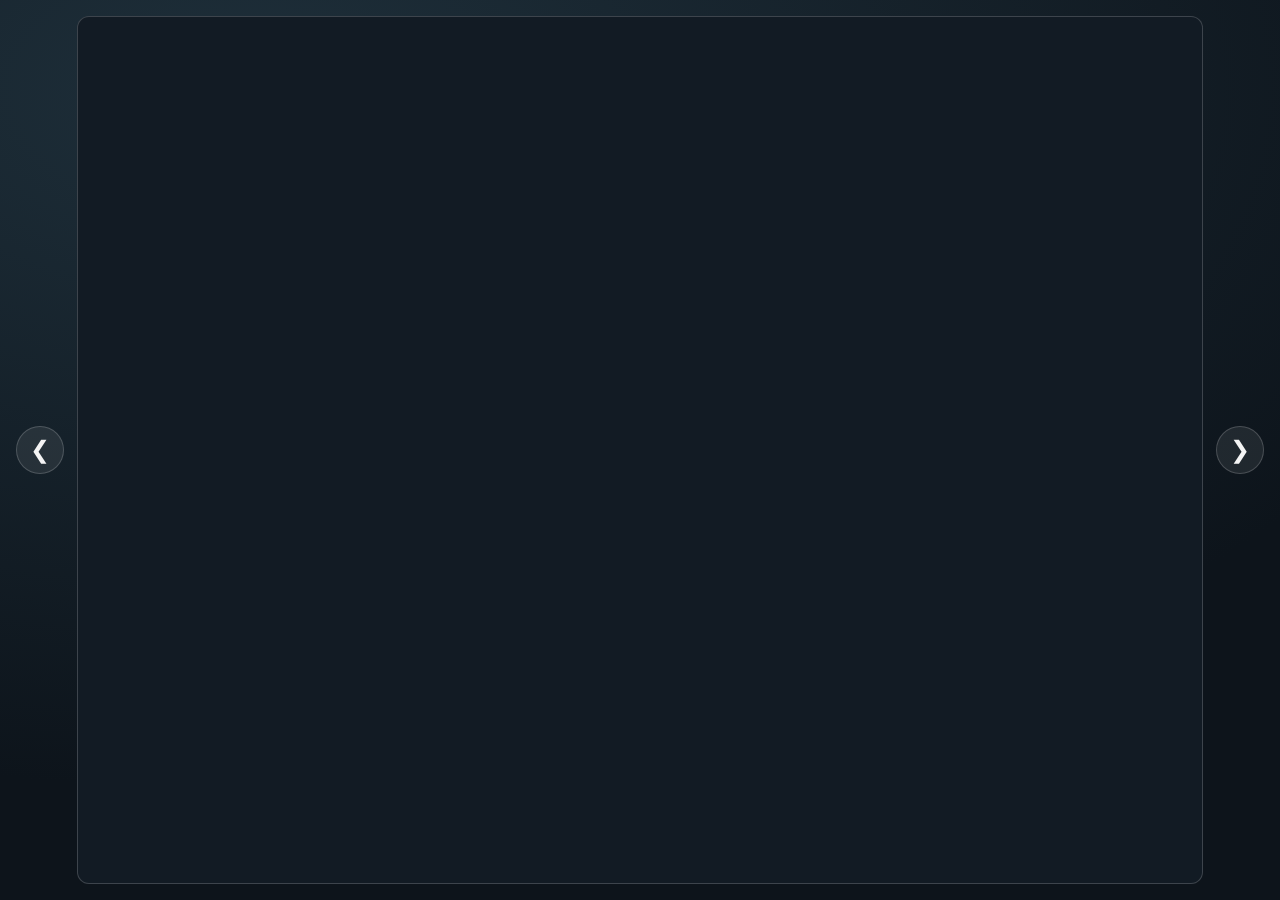
==== commit 8bf6e7aa: "added github links" ====
--- a/index.html
+++ b/index.html
@@ -7,7 +7,7 @@
   <link rel="stylesheet" href="style.css" />
 </head>
 <body>
-  <audio id="song" src="audio/song.mp3" autoplay loop preload="auto"></audio>
+  <audio id="song" src="https://carlosnoyes.github.io/birthday-card/audio/song.mp3" autoplay loop preload="auto"></audio>
 
   <main class="stage" aria-label="Photo slideshow">
     <button id="prevBtn" class="nav-btn" type="button" aria-label="Previous slide">&#10094;</button>
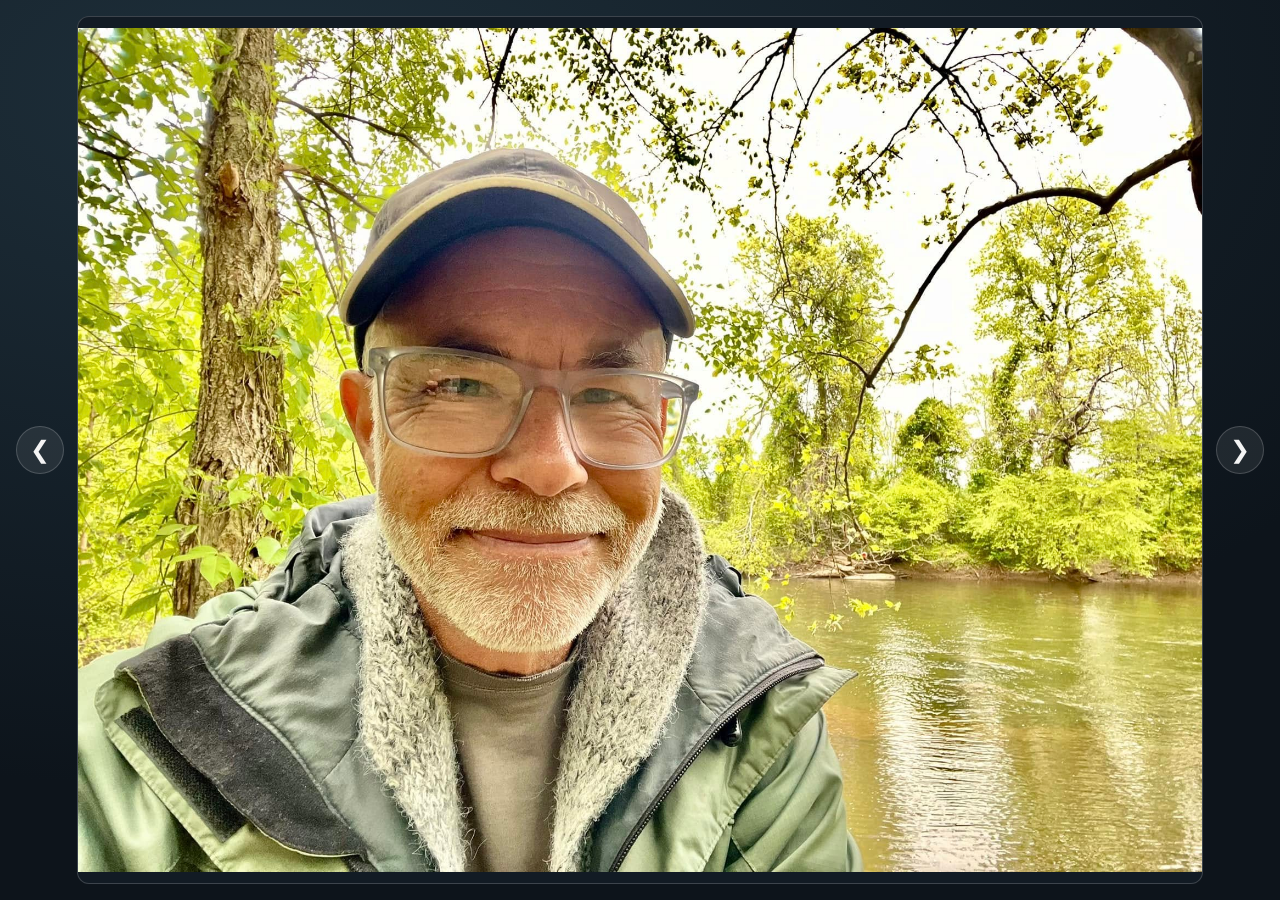
==== commit f4a73bdc: "fixed audio" ====
--- a/index.html
+++ b/index.html
@@ -7,7 +7,7 @@
   <link rel="stylesheet" href="style.css" />
 </head>
 <body>
-  <audio id="song" src="https://carlosnoyes.github.io/birthday-card/audio/song.mp3" autoplay loop preload="auto"></audio>
+  <audio id="song" src="https://carlosnoyes.github.io/birthday-card/audio/song.mp3" autoplay loop preload="auto" muted></audio>
 
   <main class="stage" aria-label="Photo slideshow">
     <button id="prevBtn" class="nav-btn" type="button" aria-label="Previous slide">&#10094;</button>
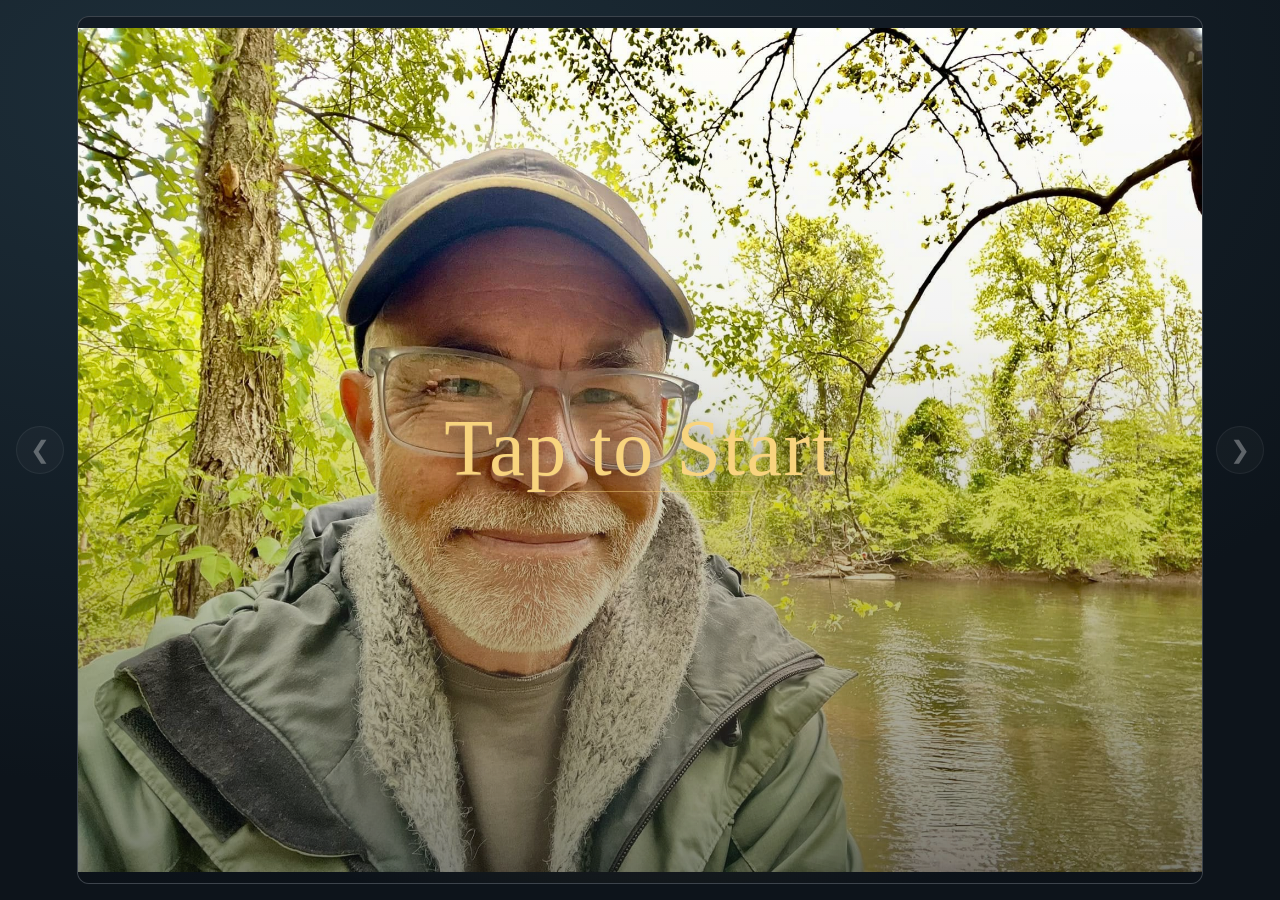
==== commit f61513b4: "reverted back and now fixed it for real" ====
--- a/index.html
+++ b/index.html
@@ -7,7 +7,7 @@
   <link rel="stylesheet" href="style.css" />
 </head>
 <body>
-  <audio id="song" src="https://carlosnoyes.github.io/birthday-card/audio/song.mp3" autoplay loop preload="auto" muted></audio>
+  <audio id="song" src="https://carlosnoyes.github.io/birthday-card/audio/song.mp3" loop preload="metadata" playsinline></audio>
 
   <main class="stage" aria-label="Photo slideshow">
     <button id="prevBtn" class="nav-btn" type="button" aria-label="Previous slide">&#10094;</button>
@@ -15,6 +15,9 @@
     <div id="frameStack" class="frame-stack" aria-live="polite">
       <img id="frameA" class="frame active" src="" alt="Slideshow image" />
       <img id="frameB" class="frame" src="" alt="Slideshow image" />
+      <div id="startOverlay" class="start-overlay" role="button" tabindex="0" aria-label="Tap or click to start slideshow and music">
+        <span class="start-script">Tap to Start</span>
+      </div>
     </div>
 
     <button id="nextBtn" class="nav-btn" type="button" aria-label="Next slide">&#10095;</button>
--- a/style.css
+++ b/style.css
@@ -46,6 +46,47 @@
   overflow: hidden;
 }
 
+.start-overlay {
+  position: absolute;
+  inset: 0;
+  z-index: 6;
+  display: grid;
+  place-items: center;
+  cursor: pointer;
+  background:
+    radial-gradient(900px 460px at 50% 74%, rgba(251, 214, 139, 0.16), rgba(251, 214, 139, 0) 58%),
+    linear-gradient(to top, rgba(6, 10, 15, 0.54), rgba(6, 10, 15, 0.2) 42%, rgba(6, 10, 15, 0.04) 65%, rgba(6, 10, 15, 0));
+}
+
+.start-overlay.hidden {
+  display: none;
+}
+
+.start-script {
+  font-family: "Brush Script MT", "Snell Roundhand", "Segoe Script", cursive;
+  font-size: clamp(2.25rem, 7vw, 5rem);
+  line-height: 1;
+  color: #f8d47e;
+  letter-spacing: 0.02em;
+  text-shadow:
+    0 1px 0 rgba(255, 255, 255, 0.12),
+    0 8px 16px rgba(0, 0, 0, 0.45);
+  user-select: none;
+}
+
+.start-script::after {
+  content: "";
+  display: block;
+  width: 58%;
+  margin: 0.22rem auto 0;
+  border-bottom: 1px solid rgba(248, 212, 126, 0.5);
+}
+
+.start-overlay:focus-visible {
+  outline: 2px solid #ffffff;
+  outline-offset: -3px;
+}
+
 .frame {
   position: absolute;
   inset: 0;
@@ -92,6 +133,12 @@
 .nav-btn:focus-visible {
   outline: 2px solid #ffffff;
   outline-offset: 2px;
+}
+
+.nav-btn:disabled {
+  opacity: 0.35;
+  cursor: default;
+  transform: none;
 }
 
 @media (max-width: 720px) {
